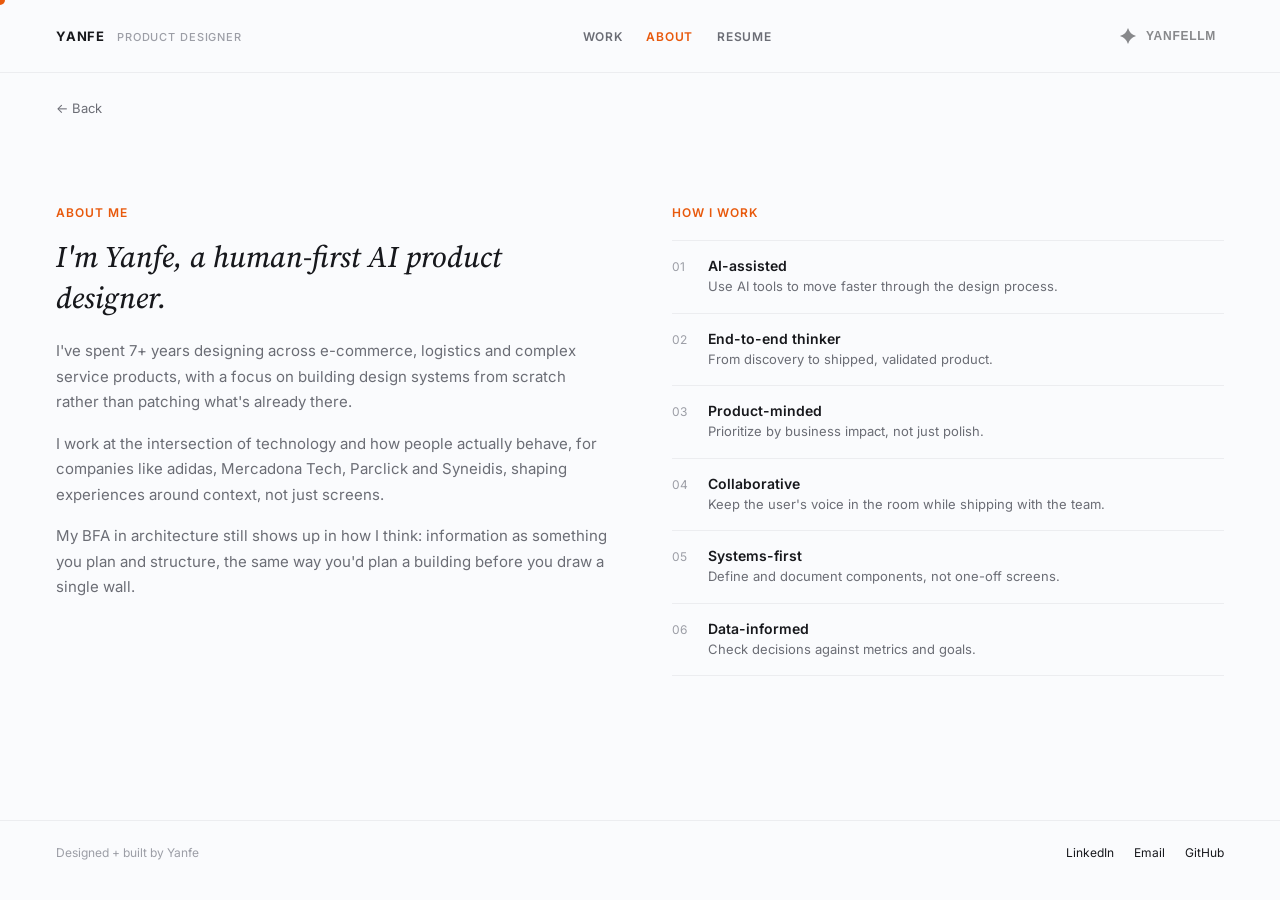
==== about.html @ d0d9a615 "Move site files to the repository root for GitHub Pages. Co-authored-by: Cursor <cursoragent@cursor." ====
<!doctype html>
<html lang="en">
<head>
<meta charset="utf-8">
<meta name="viewport" content="width=device-width, initial-scale=1">
<title>About — Yanfe</title>
<meta name="color-scheme" content="light">
<meta name="theme-color" content="#FAFBFD">
<link rel="icon" href="favicon.svg" type="image/svg+xml">
<link rel="preconnect" href="https://fonts.googleapis.com">
<link rel="preconnect" href="https://fonts.gstatic.com" crossorigin>
<link href="https://fonts.googleapis.com/css2?family=Source+Serif+4:ital,opsz,wght@0,8..60,500;1,8..60,500&family=Inter:wght@400;500;600;700&display=swap" rel="stylesheet">
<link rel="stylesheet" href="styles.css">
</head>
<body>
<div class="cursor-dot" id="cursorDot"></div>
<button class="chat-fab" aria-label="Ask YanfeLLM" data-chat-toggle>
  <svg width="20" height="20" viewBox="0 0 24 24" fill="#fff"><path d="M12 0 L14.5 9.5 L24 12 L14.5 14.5 L12 24 L9.5 14.5 L0 12 L9.5 9.5 Z"/></svg>
</button>

<!-- YANFELLM CHAT PANEL -->
<div class="chat-panel" id="chatPanel">
  <div class="chat-header">
    <div class="chat-header-left">
      <span class="chat-title">YANFELLM</span>
      <span class="chat-info">i</span>
      <div class="chat-tooltip">YanfeLLM is an AI chatbot. May contain mistakes. Responses aren't stored anywhere.</div>
    </div>
    <button class="chat-close" id="chatClose" aria-label="Close">✕</button>
  </div>
  <div class="chat-body" id="chatBody">
    <p class="chat-prompt-title">What would you like to know?</p>
    <button class="chat-suggestion" data-q="What's your favorite project and why?">↳ What's your favorite project and why?</button>
    <button class="chat-suggestion" data-q="How do you approach product design?">↳ How do you approach product design?</button>
    <button class="chat-suggestion" data-q="What's your background before adidas?">↳ What's your background before adidas?</button>
  </div>
  <div class="chat-footer">
    <input class="chat-input" id="chatInput" type="text" placeholder="Ask about Yanfe...">
    <button class="chat-send" id="chatSend" aria-label="Send">↑</button>
  </div>
</div>

<div class="page" id="page-about">

  <div class="nav">
    <div class="nav-brand">
      <a href="index.html" class="nav-name">YANFE</a>
      <span class="nav-role">PRODUCT DESIGNER</span>
    </div>
    <div class="nav-links">
      <a href="index.html#work">WORK</a>
      <a href="about.html" class="active">ABOUT</a>
      <a href="#">RESUME</a>
    </div>
    <button class="chat-toggle" aria-label="Ask YanfeLLM" data-chat-toggle><svg class="chat-toggle-icon" width="16" height="16" viewBox="0 0 30 30" fill="none" xmlns="http://www.w3.org/2000/svg"><path d="M14.5231 29.2759C12.6685 22.5706 7.42938 17.3315 0.724097 15.4769C0.240255 15.3431 0.240255 14.657 0.724097 14.5231C7.42938 12.6685 12.6685 7.42939 14.5231 0.724099C14.6569 0.240257 15.343 0.240257 15.4769 0.724099C17.3315 7.42939 22.5706 12.6685 29.2759 14.5231C29.7597 14.657 29.7597 15.343 29.2759 15.4769C22.5706 17.3315 17.3315 22.5706 15.4769 29.2759C15.343 29.7597 14.657 29.7597 14.5231 29.2759Z" fill="currentColor"/></svg><span class="chat-toggle-label">YANFELLM</span></button>
  </div>

  <div style="padding: 24px 56px 0 56px;">
    <a href="index.html#work" style="font-size: 13px; color: var(--muted);">← Back</a>
  </div>

  <div class="about-grid">
    <div class="about-bio">
      <div class="p-eyebrow">ABOUT ME</div>
      <h2 class="about-heading">I'm Yanfe, a human-first AI product designer.</h2>
      <p>I've spent 7+ years designing across e-commerce, logistics and complex service products, with a focus on building design systems from scratch rather than patching what's already there.</p>
      <p>I work at the intersection of technology and how people actually behave, for companies like adidas, Mercadona Tech, Parclick and Syneidis, shaping experiences around context, not just screens.</p>
      <p>My BFA in architecture still shows up in how I think: information as something you plan and structure, the same way you'd plan a building before you draw a single wall.</p>
    </div>
    <div class="about-work">
      <div class="p-eyebrow">HOW I WORK</div>
      <div class="work-item"><span class="work-num">01</span><div><div class="work-title">AI-assisted</div><div class="work-desc">Use AI tools to move faster through the design process.</div></div></div>
      <div class="work-item"><span class="work-num">02</span><div><div class="work-title">End-to-end thinker</div><div class="work-desc">From discovery to shipped, validated product.</div></div></div>
      <div class="work-item"><span class="work-num">03</span><div><div class="work-title">Product-minded</div><div class="work-desc">Prioritize by business impact, not just polish.</div></div></div>
      <div class="work-item"><span class="work-num">04</span><div><div class="work-title">Collaborative</div><div class="work-desc">Keep the user's voice in the room while shipping with the team.</div></div></div>
      <div class="work-item"><span class="work-num">05</span><div><div class="work-title">Systems-first</div><div class="work-desc">Define and document components, not one-off screens.</div></div></div>
      <div class="work-item"><span class="work-num">06</span><div><div class="work-title">Data-informed</div><div class="work-desc">Check decisions against metrics and goals.</div></div></div>
    </div>
  </div>

  <div class="footer">
    <div class="footer-note">Designed + built by Yanfe</div>
    <div class="footer-links"><a href="#">LinkedIn</a><a href="#">Email</a><a href="#">GitHub</a></div>
  </div>
</div>

<script src="script.js"></script>
</body>
</html>
---- styles.css ----
html { color-scheme: light; background: #FAFBFD; }
:root {
  --bg: #FAFBFD;
  --fg: #17181C;
  --muted: #6B6D75;
  --faint: #9C9EA6;
  --line: #ECEDF0;
  --accent: #E8590C;
  --tile1a: #F2A65A;
  --tile1b: #E8598A;
  --tile2: #EDEEF2;
  --tile3: #E7E4F5;
  --tile4a: #5B6CE8;
  --tile4b: #8A5BE8;
  --tile5: #DCEFE6;
  --tile6a: #1E2330;
  --tile6b: #3A4258;
  --swatch: #EDEEF2;
}
* { box-sizing: border-box; }
html { height: 100%; }
body {
  margin: 0;
  font-family: 'Inter', sans-serif;
  background: var(--bg) !important;
  color: var(--fg);
  cursor: none;
  display: flex;
  height: 100dvh;
  overflow: hidden;
}
a, .tile, .experiment-card { cursor: none; }
a { color: var(--fg); text-decoration: none; }
a:hover { color: var(--accent); }
.page {
  flex: 1 1 0%;
  min-width: 0;
  min-height: 0;
  height: 100%;
  overflow-y: auto;
  display: flex;
  flex-direction: column;
  order: 1;
  container-type: inline-size;
  container-name: page;
}

.cursor-dot {
  position: fixed;
  top: 0; left: 0;
  width: 10px; height: 10px;
  border-radius: 50%;
  background: var(--accent);
  pointer-events: none;
  transform: translate(-50%, -50%);
  z-index: 9999;
  transition: width 0.15s ease, height 0.15s ease, opacity 0.15s ease;
}
.cursor-dot.hover { width: 18px; height: 18px; }
@media (hover: none) {
  .cursor-dot { display: none; }
  body, a, .tile, .experiment-card { cursor: auto; }
}

.resize-hint {
  position: fixed; bottom: 16px; left: 50%; transform: translateX(-50%);
  background: var(--fg); color: var(--bg); font-size: 12px; padding: 8px 14px;
  border-radius: 999px; opacity: 0.85; pointer-events: none; z-index: 10;
}

/* NAV (shared) */
.nav { display: flex; align-items: center; justify-content: space-between; gap: 16px; padding: 20px 56px; border-bottom: 1px solid var(--line); }
.nav-brand { display: flex; align-items: baseline; gap: 12px; flex-wrap: wrap; }
.nav-name { font-size: 13px; font-weight: 700; letter-spacing: 0.06em; color: var(--fg); }
.nav-role { font-size: 11px; font-weight: 500; letter-spacing: 0.08em; color: var(--faint); }
.nav-links { display: flex; gap: 24px; font-size: 12px; font-weight: 600; letter-spacing: 0.06em; overflow-x: auto; scrollbar-width: none; }
.nav-links::-webkit-scrollbar { display: none; }
.nav-links a { white-space: nowrap; }
.nav-links a.active { color: var(--accent); }
.nav-links a:not(.active) { color: var(--muted); }

/* ===== HOME ===== */
.hero-row { padding: 120px 56px 96px 56px; display: flex; justify-content: space-between; gap: 40px; flex-wrap: wrap; }
h1 { margin: 0; font-family: 'Source Serif 4', serif; font-weight: 500; color: var(--fg); }
h1.hero { max-width: 560px; font-size: 46px; line-height: 1.25; }
h1 em { font-style: italic; }
.experience { display: grid; grid-template-columns: 44px auto 1fr; column-gap: 20px; row-gap: 10px; align-content: start; font-size: 13px; padding-top: 6px; min-width: 0; }
.experience .year { color: var(--faint); }
.experience .company { font-weight: 600; }
.experience .role { color: var(--muted); }

.projects { padding: 0 56px; display: grid; grid-template-columns: 1fr 1fr; gap: 24px; }
.tile { display: flex; align-items: flex-end; padding: 32px; height: auto; aspect-ratio: 16 / 10; min-height: 320px; cursor: pointer; }
.tile-title { font-size: 26px; font-weight: 700; }
.tile-meta { font-size: 13px; margin-top: 4px; }
.tile-dark .tile-title { color: #fff; } .tile-dark .tile-meta { color: rgba(255,255,255,0.8); }
.tile-light .tile-title { color: var(--fg); } .tile-light .tile-meta { color: var(--muted); }
.tile1 { background: linear-gradient(135deg, var(--tile1a), var(--tile1b)); }
.tile2 { background: var(--tile2); }
.tile3 { background: var(--tile3); }
.tile4 { background: linear-gradient(135deg, var(--tile4a), var(--tile4b)); }
.tile5 { background: var(--tile5); }
.tile6 { background: linear-gradient(135deg, var(--tile6a), var(--tile6b)); }

.experiments-header { padding: 96px 56px 56px 56px; max-width: 640px; }
.experiments-header h1 { font-size: 38px; line-height: 1.3; }
.experiments-header p { margin: 16px 0 0 0; font-size: 15px; line-height: 1.6; color: var(--muted); }
.experiments-grid { padding: 0 56px; display: grid; grid-template-columns: 1fr 1fr 1fr; gap: 20px; }
.experiment-card { display: block; padding: 24px; border: 1px solid var(--line); }
.experiment-card .title { font-size: 15px; font-weight: 600; color: var(--fg); }
.experiment-card .meta { font-size: 12px; color: var(--muted); margin-top: 6px; }

.about { padding: 88px 56px 56px 56px; max-width: 640px; }
.about p { margin: 0; font-size: 15px; line-height: 1.7; color: var(--muted); }

.about-grid { padding: 88px 56px 96px 56px; display: grid; grid-template-columns: 1fr 1fr; gap: 64px; align-items: start; }
.about-heading { font-family: 'Source Serif 4', serif; font-weight: 500; font-style: italic; font-size: 30px; margin: 12px 0 20px 0; color: var(--fg); }
.about-bio p { margin: 0 0 16px 0; font-size: 15px; line-height: 1.7; color: var(--muted); }
.about-bio p:last-child { margin-bottom: 0; }
.about-work { display: flex; flex-direction: column; }
.about-work .p-eyebrow { margin-bottom: 20px; }
.work-item { display: flex; gap: 16px; align-items: baseline; padding: 16px 0; border-top: 1px solid var(--line); }
.work-item:last-child { border-bottom: 1px solid var(--line); }
.work-num { font-size: 12px; color: var(--faint); flex-shrink: 0; width: 20px; }
.work-title { font-size: 14px; font-weight: 600; color: var(--fg); margin-bottom: 3px; }
.work-desc { font-size: 13px; color: var(--muted); line-height: 1.5; }

.footer { margin-top: auto; padding: 24px 56px 40px 56px; border-top: 1px solid var(--line); display: flex; align-items: center; justify-content: space-between; flex-wrap: wrap; gap: 12px; }
.footer-note { font-size: 12px; color: var(--faint); }
.footer-links { display: flex; gap: 20px; font-size: 12px; color: var(--muted); }

/* ===== PROJECT DETAIL ===== */
.project-body {
  display: grid;
  grid-template-columns: 1fr minmax(0, 768px) 1fr;
  column-gap: 32px;
  width: 100%;
  max-width: 1800px;
  margin: 0 auto;
  padding: 48px 56px 0;
  align-items: start;
}
.sidebar {
  position: sticky;
  top: 24px;
  width: auto;
  max-width: 240px;
  display: flex;
  flex-direction: column;
  align-items: flex-start;
  gap: 8px;
}
.sidebar .back {
  font-size: 13px;
  letter-spacing: 0.06em;
  text-transform: uppercase;
  color: var(--muted);
  margin-bottom: 16px;
}
.sidebar .section-link {
  font-size: 15px;
  line-height: 1.5;
  color: var(--faint);
  background: none;
  border: none;
  padding: 0;
  text-align: left;
}
.sidebar .section-link.active { color: var(--fg); font-weight: 500; }

.project-content {
  min-width: 0;
  padding-bottom: 96px;
  display: flex;
  flex-direction: column;
  gap: 96px;
}
.project-intro { display: flex; flex-direction: column; gap: 24px; }
.project-eyebrow {
  font-size: 13px;
  letter-spacing: 0.04em;
  text-transform: uppercase;
  color: var(--faint);
  margin: 0;
}
.project-title {
  font-family: 'Source Serif 4', serif;
  font-weight: 500;
  font-size: clamp(36px, 4.2vw, 56px);
  line-height: 1.1;
  letter-spacing: -0.02em;
  margin: 0;
}
.hero-image {
  width: 100%;
  height: auto;
  aspect-ratio: 16 / 9;
  background: linear-gradient(135deg, var(--tile1a), var(--tile1b));
  display: flex;
  align-items: center;
  justify-content: center;
  color: rgba(255,255,255,0.85);
  font-size: 15px;
}
.hero-image.hero-adirun { background: var(--tile5); color: var(--muted); }
.hero-image.hero-orders,
.hero-image.hero-ds { background: linear-gradient(135deg, var(--tile4a), var(--tile4b)); }
.meta-row {
  display: grid;
  grid-template-columns: repeat(4, minmax(0, 1fr));
  gap: 32px 48px;
}
.meta-row .label {
  font-size: 12px;
  letter-spacing: 0.06em;
  text-transform: uppercase;
  color: var(--faint);
  margin-bottom: 8px;
}
.meta-row .value { font-size: 14px; line-height: 1.5; color: var(--fg); }

.p-section { padding-bottom: 0; scroll-margin-top: 32px; }
.p-eyebrow { font-size: 12px; font-weight: 600; letter-spacing: 0.08em; color: var(--accent); margin-bottom: 16px; }
.project-content .p-eyebrow {
  font-size: 13px;
  font-weight: 500;
  letter-spacing: 0.04em;
  text-transform: uppercase;
  color: var(--faint);
  margin-bottom: 8px;
}
.p-section h2 {
  font-family: 'Source Serif 4', serif;
  font-weight: 500;
  font-size: clamp(24px, 2.4vw, 32px);
  line-height: 1.2;
  letter-spacing: -0.02em;
  margin: 0 0 16px 0;
  color: var(--fg);
}
.p-section p { margin: 0 0 16px 0; font-size: 15px; line-height: 1.7; color: var(--muted); }
.p-section p:last-child { margin-bottom: 0; }
.project-content code {
  font-family: ui-monospace, SFMono-Regular, Menlo, monospace;
  font-size: 12.5px;
  background: var(--swatch);
  padding: 1px 5px;
  color: var(--fg);
}
.placeholder-block { height: auto; aspect-ratio: 16 / 10; background: var(--swatch); display: flex; align-items: center; justify-content: center; font-size: 13px; color: var(--faint); margin-top: 24px; }

.p-figure {
  margin: 24px 0;
  padding: 0;
  background: #fff;
  border: 1px solid var(--line);
  overflow-x: auto;
}
.p-section .p-figure:last-child {
  margin-bottom: 0;
}

.prototype-embed {
  margin: 24px 0 0;
  display: flex;
  justify-content: center;
  background: #eae7e0;
  border: 1px solid var(--line);
  padding: 28px 16px 20px;
}
.prototype-embed iframe {
  width: 380px;
  max-width: 100%;
  height: 800px;
  border: 0;
  background: transparent;
}
.p-figure img,
.p-figure-video {
  display: block;
  width: 100%;
  height: auto;
}
.p-figure-video {
  background: #fff;
}

.token-panel {
  margin: 24px 0;
  background: #2c2c2c;
  border: 1px solid #3d3d3d;
  color: #f5f5f5;
  overflow: hidden;
}
.token-panel-title {
  margin: 0;
  padding: 14px 16px 10px;
  font-size: 13px;
  font-weight: 600;
}
.token-panel-scroll {
  overflow-x: auto;
}
.token-table {
  width: 100%;
  min-width: 720px;
  border-collapse: collapse;
  font-size: 11px;
  line-height: 1.3;
}
.token-table th,
.token-table td {
  padding: 7px 10px;
  text-align: left;
  border-top: 1px solid #3d3d3d;
  white-space: nowrap;
  vertical-align: middle;
}
.token-table th {
  font-size: 11px;
  font-weight: 500;
  color: #b3b3b3;
}
.token-table td:first-child {
  font-family: ui-monospace, SFMono-Regular, Menlo, monospace;
  font-size: 11.5px;
  color: #ececec;
}
.token-chip {
  display: inline-flex;
  align-items: center;
  gap: 8px;
  font-family: ui-monospace, SFMono-Regular, Menlo, monospace;
  font-size: 11px;
  color: #d8d8d8;
}
.token-chip i {
  width: 14px;
  height: 14px;
  border-radius: 3px;
  border: 1px solid rgba(255,255,255,0.18);
  flex-shrink: 0;
  display: inline-block;
}
.token-chip em {
  font-style: normal;
  font-size: 10px;
  color: #9a9a9a;
}

.p-quote {
  font-family: 'Source Serif 4', serif;
  font-style: italic;
  font-size: 22px;
  line-height: 1.4;
  color: var(--fg);
  margin: 12px 0 16px;
}

.signal-row {
  display: grid;
  grid-template-columns: repeat(4, minmax(0, 1fr));
  gap: 12px;
  margin: 8px 0 24px;
}
.signal {
  padding: 14px 12px;
  border: 1px solid var(--line);
  font-size: 13px;
  font-weight: 600;
  line-height: 1.35;
  color: var(--fg);
}

.cap-list {
  display: grid;
  grid-template-columns: 1fr 1fr;
  gap: 20px 32px;
  margin: 8px 0 24px;
}
.cap-title { font-size: 15px; font-weight: 600; margin-bottom: 4px; color: var(--fg); }
.cap-desc { font-size: 14px; line-height: 1.5; color: var(--muted); }

.process-row {
  display: flex;
  flex-wrap: wrap;
  align-items: center;
  gap: 8px 6px;
  margin: 8px 0 24px;
}
.process-step {
  padding: 12px 14px;
  border: 1px solid var(--line);
  font-size: 13px;
  font-weight: 600;
  color: var(--fg);
  line-height: 1.3;
}
.process-arrow { color: var(--faint); font-size: 14px; }

.p-list {
  margin: 0 0 16px 0;
  padding: 0 0 0 20px;
  color: var(--muted);
  font-size: 15px;
  line-height: 1.7;
}
.p-list li { margin: 0 0 6px 0; }
.p-list li:last-child { margin-bottom: 0; }

.stat-row {
  display: grid;
  grid-template-columns: repeat(3, minmax(0, 1fr));
  gap: 12px;
  margin: 8px 0 24px;
}
.stat {
  padding: 16px 14px;
  border: 1px solid var(--line);
}
.stat-num {
  font-family: 'Source Serif 4', serif;
  font-size: 28px;
  font-weight: 500;
  letter-spacing: -0.02em;
  color: var(--fg);
  margin-bottom: 4px;
}
.stat-label { font-size: 13px; color: var(--muted); }

.flows-grid { display: grid; grid-template-columns: 1fr 1fr; gap: 24px; }
.flow-card .placeholder-block { aspect-ratio: 16 / 10; height: auto; margin-top: 0; margin-bottom: 16px; }
.flow-title { font-size: 16px; font-weight: 600; margin-bottom: 6px; }
.flow-desc { font-size: 14px; color: var(--muted); line-height: 1.5; }

.reflection-list { display: flex; flex-direction: column; gap: 28px; }
.reflection-item .r-title { font-size: 18px; font-weight: 600; margin-bottom: 6px; }
.reflection-item .r-desc { font-size: 15px; line-height: 1.6; color: var(--muted); }

/* ===== RESPONSIVE ===== */
@media (max-width: 900px) {
  .nav, .hero-row, .projects, .about, .about-grid, .footer, .experiments-header, .experiments-grid, .project-body { padding-left: 32px; padding-right: 32px; }
  .hero-row { padding-top: 88px; padding-bottom: 64px; }
  h1.hero { font-size: 38px; }
  .projects { grid-template-columns: 1fr 1fr; gap: 16px; }
  .experiments-grid { grid-template-columns: 1fr 1fr; }
  .tile { min-height: 240px; padding: 24px; }
  .tile-title { font-size: 22px; }

  .project-body { grid-template-columns: 1fr; row-gap: 0; padding-top: 24px; }
  .sidebar { display: none; }
  .project-content { gap: 64px; padding-bottom: 72px; }
  .meta-row { grid-template-columns: 1fr 1fr; gap: 24px; }
}

@media (max-width: 600px) {
  .nav, .hero-row, .projects, .about, .footer, .experiments-header, .experiments-grid { padding-left: 20px; padding-right: 20px; }
  .nav { padding-top: 16px; padding-bottom: 16px; gap: 12px; }
  .nav-brand { gap: 8px; }
  .nav-role { display: none; }
  .nav-links { gap: 18px; }
  .hero-row { padding-top: 56px; padding-bottom: 48px; flex-direction: column; gap: 32px; }
  h1.hero { font-size: 30px; line-height: 1.3; max-width: 100%; }
  .experience { grid-template-columns: 56px 1fr; row-gap: 4px; }
  .experience .role { grid-column: 2; font-size: 12px; margin-top: -4px; margin-bottom: 8px; }
  .projects { grid-template-columns: 1fr; gap: 14px; }
  .tile { min-height: 220px; padding: 20px; }
  .tile-title { font-size: 22px; }
  .about { padding-top: 56px; padding-bottom: 40px; }
  .about-grid { padding: 56px 20px 64px 20px; grid-template-columns: 1fr; gap: 40px; }
  .about-heading { font-size: 24px; }
  .experiments-header { padding-top: 56px; padding-bottom: 40px; }
  .experiments-header h1 { font-size: 28px; }
  .experiments-grid { grid-template-columns: 1fr; gap: 14px; }
  .footer { padding-top: 20px; padding-bottom: 28px; flex-direction: column; align-items: flex-start; }
  .footer-links { gap: 16px; }

  /* Project detail: sidebar collapses on mobile */
  .project-body { grid-template-columns: 1fr; padding: 20px 20px 0; }
  .sidebar { display: none; }
  .section-pills { display: none; }
  .project-content { padding-top: 8px; gap: 48px; padding-bottom: 56px; }
  .project-intro { gap: 20px; }
  .meta-row { grid-template-columns: 1fr; gap: 16px; }
  .p-quote { font-size: 20px; }
  .flows-grid { grid-template-columns: 1fr; gap: 24px; }
  .signal-row { grid-template-columns: 1fr 1fr; }
  .cap-list { grid-template-columns: 1fr; }
  .process-arrow { display: none; }
  .process-row { display: grid; grid-template-columns: 1fr; }
  .stat-row { grid-template-columns: 1fr; }
}

/* Orange hover on all interactive text — !important because several
   elements set their own color and would otherwise win over a plain a:hover */
.nav-links a:hover,
.experience a.company:hover,
.experiment-card:hover .title,
.experiment-card:hover .meta,
.footer-links a:hover,
.sidebar .back:hover,
.sidebar .section-link:hover,
.section-pills a:hover {
  color: var(--accent) !important;
}

/* ===== YANFELLM CHAT ===== */
.chat-toggle {
  background: none;
  border: none;
  padding: 8px;
  display: flex;
  align-items: center;
  justify-content: center;
  flex-shrink: 0;
  height: 32px;
  border-radius: 999px;
  opacity: 0.5;
  color: var(--fg);
  transition: opacity 0.2s ease, background-color 0.2s ease;
}
.chat-toggle-icon {
  width: 16px;
  height: 16px;
  flex-shrink: 0;
  fill: currentColor;
  transition: fill 0.2s ease;
}
.chat-toggle-label {
  font-size: 12px;
  font-weight: 600;
  letter-spacing: 0.06em;
  color: inherit;
  padding-left: 10px;
  max-width: 110px;
  overflow: hidden;
  white-space: nowrap;
  transition: max-width 0.2s ease, opacity 0.2s ease, padding 0.2s ease;
}
.chat-toggle:hover {
  opacity: 1;
  color: var(--accent);
}
body.chat-open .chat-toggle {
  opacity: 1;
  background: color-mix(in srgb, var(--accent) 8%, transparent);
  color: var(--accent);
}
body.chat-open .chat-toggle-label {
  max-width: 0;
  opacity: 0;
  padding-left: 0;
}
.chat-fab {
  display: none;
  position: fixed; bottom: 20px; right: 20px; z-index: 50;
  width: 52px; height: 52px; border-radius: 50%; background: var(--accent);
  border: none; align-items: center; justify-content: center;
  box-shadow: 0 4px 14px rgba(0,0,0,0.18);
}
@media (max-width: 600px) {
  .chat-toggle { display: none; }
  .chat-fab { display: flex; }
}
.chat-panel {
  order: 2;
  position: relative;
  height: 100%;
  width: 0;
  flex-shrink: 0;
  overflow: hidden;
  background: var(--bg);
  border-left: 0 solid var(--line);
  z-index: 100;
  display: flex;
  flex-direction: column;
  transition: width 0.25s ease;
}
.chat-panel.open {
  width: 380px;
  border-left-width: 1px;
}
.chat-panel > * { min-width: 380px; }
.chat-header {
  display: flex; align-items: center; justify-content: space-between;
  padding: 20px 20px; border-bottom: 1px solid var(--line);
}
.chat-header-left { display: flex; align-items: center; gap: 8px; position: relative; }
.chat-title { font-size: 13px; font-weight: 700; letter-spacing: 0.06em; }
.chat-info { width: 15px; height: 15px; border-radius: 50%; border: 1px solid var(--faint); color: var(--faint);
  font-size: 10px; display: flex; align-items: center; justify-content: center; cursor: help; }
.chat-tooltip {
  position: absolute; top: 26px; left: 0; width: 240px; background: var(--bg); border: 1px solid var(--line);
  padding: 12px; font-size: 12px; line-height: 1.5; color: var(--muted); display: none; z-index: 5;
}
.chat-info:hover + .chat-tooltip, .chat-tooltip:hover { display: block; }
.chat-close { background: none; border: none; font-size: 16px; color: var(--muted); padding: 4px; }
.chat-body { flex-grow: 1; overflow-y: auto; padding: 24px 20px; display: flex; flex-direction: column; gap: 16px; }
.chat-prompt-title { font-family: 'Source Serif 4', serif; font-weight: 500; font-size: 22px; margin: 0 0 16px 0; }
.chat-suggestion {
  display: flex; align-items: flex-start; gap: 8px; font-size: 14px; color: var(--muted);
  background: none; border: none; text-align: left; padding: 6px 0; cursor: none;
}
.chat-suggestion:hover { color: var(--fg); }
.chat-msg { font-size: 14px; line-height: 1.6; }
.chat-msg.user { align-self: flex-end; background: var(--fg); color: var(--bg); padding: 10px 14px; max-width: 85%; }
.chat-msg.assistant { align-self: flex-start; color: var(--fg); max-width: 100%; white-space: pre-wrap; }
.chat-msg.thinking { color: var(--faint); font-style: italic; }
.chat-footer { padding: 16px 20px; border-top: 1px solid var(--line); display: flex; gap: 8px; }
.chat-input {
  flex-grow: 1; border: 1px solid var(--line); padding: 10px 12px; font-size: 14px; font-family: inherit;
  background: var(--bg); color: var(--fg);
}
.chat-input:focus { outline: none; border-color: var(--fg); }
.chat-send {
  background: var(--fg); color: var(--bg); border: none; width: 36px; height: 36px;
  display: flex; align-items: center; justify-content: center; flex-shrink: 0; cursor: none;
}
.chat-send:disabled { opacity: 0.4; }
@media (max-width: 600px) {
  .chat-panel {
    position: fixed;
    top: 0;
    right: 0;
    width: 100%;
    max-width: 100%;
    height: 100%;
    border-left: none;
    transform: translateX(100%);
    transition: transform 0.25s ease;
  }
  .chat-panel.open {
    transform: translateX(0);
    width: 100%;
  }
  .chat-panel > * { min-width: 0; }
}

@container page (max-width: 900px) {
  .hero-row { flex-direction: column; gap: 32px; }
  .projects { grid-template-columns: 1fr; }
  .about-grid { grid-template-columns: 1fr; gap: 40px; }
  .project-body { grid-template-columns: 1fr; }
  .sidebar { display: none; }
  .meta-row { grid-template-columns: 1fr 1fr; }
}

html { scroll-behavior: smooth; }
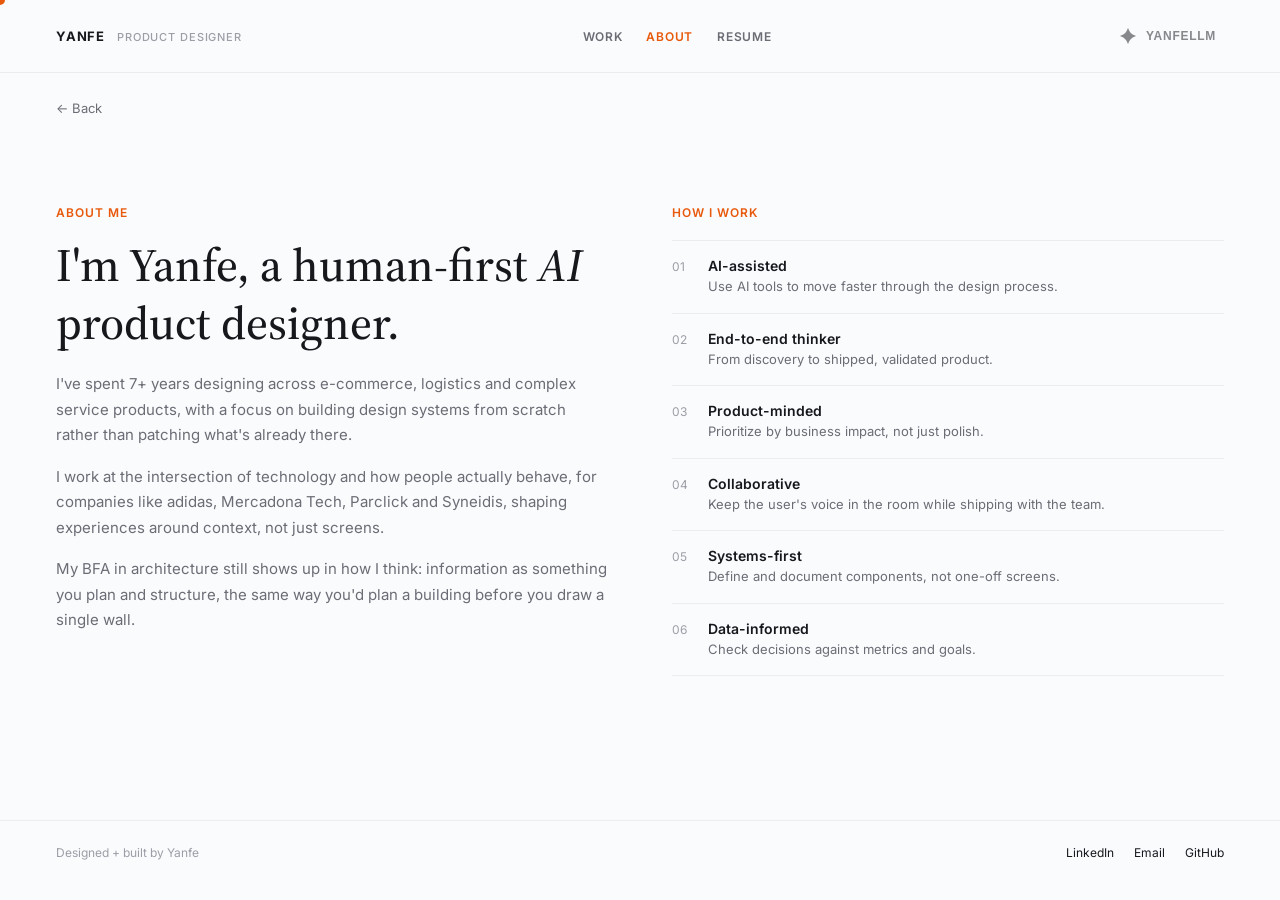
==== commit 72b75e61: "Match the About heading type to the homepage hero. Co-authored-by: Cursor <cursoragent@cursor.com>" ====
--- a/about.html
+++ b/about.html
@@ -10,7 +10,7 @@
 <link rel="preconnect" href="https://fonts.googleapis.com">
 <link rel="preconnect" href="https://fonts.gstatic.com" crossorigin>
 <link href="https://fonts.googleapis.com/css2?family=Source+Serif+4:ital,opsz,wght@0,8..60,500;1,8..60,500&family=Inter:wght@400;500;600;700&display=swap" rel="stylesheet">
-<link rel="stylesheet" href="styles.css">
+<link rel="stylesheet" href="styles.css?v=7">
 </head>
 <body>
 <div class="cursor-dot" id="cursorDot"></div>
@@ -62,7 +62,7 @@
   <div class="about-grid">
     <div class="about-bio">
       <div class="p-eyebrow">ABOUT ME</div>
-      <h2 class="about-heading">I'm Yanfe, a human-first AI product designer.</h2>
+      <h2 class="about-heading">I'm Yanfe, a human-first <em>AI</em> product designer.</h2>
       <p>I've spent 7+ years designing across e-commerce, logistics and complex service products, with a focus on building design systems from scratch rather than patching what's already there.</p>
       <p>I work at the intersection of technology and how people actually behave, for companies like adidas, Mercadona Tech, Parclick and Syneidis, shaping experiences around context, not just screens.</p>
       <p>My BFA in architecture still shows up in how I think: information as something you plan and structure, the same way you'd plan a building before you draw a single wall.</p>
--- a/styles.css
+++ b/styles.css
@@ -114,7 +114,8 @@
 .about p { margin: 0; font-size: 15px; line-height: 1.7; color: var(--muted); }
 
 .about-grid { padding: 88px 56px 96px 56px; display: grid; grid-template-columns: 1fr 1fr; gap: 64px; align-items: start; }
-.about-heading { font-family: 'Source Serif 4', serif; font-weight: 500; font-style: italic; font-size: 30px; margin: 12px 0 20px 0; color: var(--fg); }
+.about-heading { font-family: 'Source Serif 4', serif; font-weight: 500; font-style: normal; font-size: 46px; line-height: 1.25; margin: 12px 0 20px 0; color: var(--fg); }
+.about-heading em { font-style: italic; }
 .about-bio p { margin: 0 0 16px 0; font-size: 15px; line-height: 1.7; color: var(--muted); }
 .about-bio p:last-child { margin-bottom: 0; }
 .about-work { display: flex; flex-direction: column; }
@@ -442,6 +443,7 @@
   .nav, .hero-row, .projects, .about, .about-grid, .footer, .experiments-header, .experiments-grid, .project-body { padding-left: 32px; padding-right: 32px; }
   .hero-row { padding-top: 88px; padding-bottom: 64px; }
   h1.hero { font-size: 38px; }
+  .about-heading { font-size: 38px; }
   .projects { grid-template-columns: 1fr 1fr; gap: 16px; }
   .experiments-grid { grid-template-columns: 1fr 1fr; }
   .tile { min-height: 240px; padding: 24px; }
@@ -461,6 +463,7 @@
   .nav-links { gap: 18px; }
   .hero-row { padding-top: 56px; padding-bottom: 48px; flex-direction: column; gap: 32px; }
   h1.hero { font-size: 30px; line-height: 1.3; max-width: 100%; }
+  .about-heading { font-size: 30px; line-height: 1.3; }
   .experience { grid-template-columns: 56px 1fr; row-gap: 4px; }
   .experience .role { grid-column: 2; font-size: 12px; margin-top: -4px; margin-bottom: 8px; }
   .projects { grid-template-columns: 1fr; gap: 14px; }
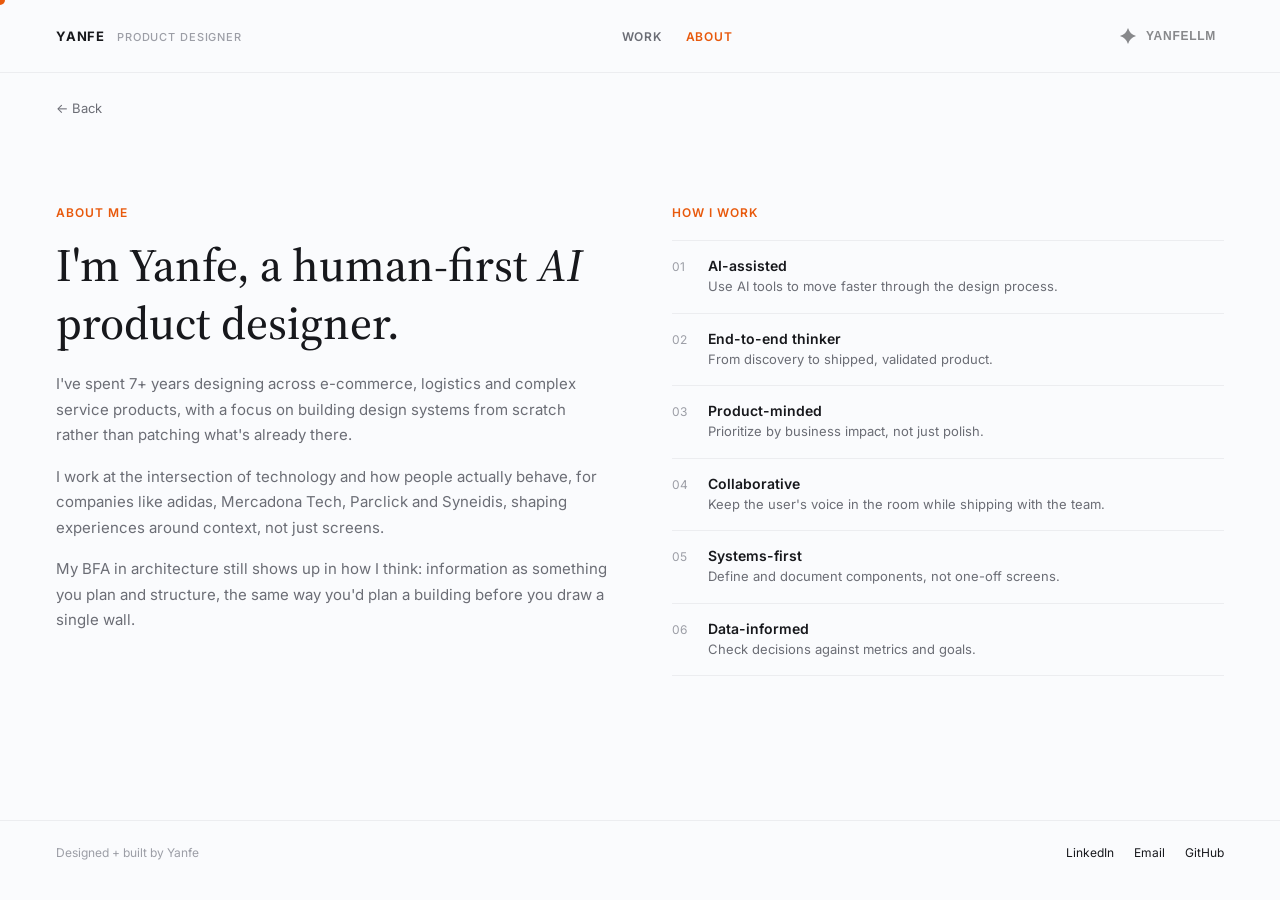
==== commit 62d6fad8: "Remove "RESUME" link from navigation across multiple HTML files and update role and skills descripti" ====
--- a/about.html
+++ b/about.html
@@ -50,7 +50,6 @@
     <div class="nav-links">
       <a href="index.html#work">WORK</a>
       <a href="about.html" class="active">ABOUT</a>
-      <a href="#">RESUME</a>
     </div>
     <button class="chat-toggle" aria-label="Ask YanfeLLM" data-chat-toggle><svg class="chat-toggle-icon" width="16" height="16" viewBox="0 0 30 30" fill="none" xmlns="http://www.w3.org/2000/svg"><path d="M14.5231 29.2759C12.6685 22.5706 7.42938 17.3315 0.724097 15.4769C0.240255 15.3431 0.240255 14.657 0.724097 14.5231C7.42938 12.6685 12.6685 7.42939 14.5231 0.724099C14.6569 0.240257 15.343 0.240257 15.4769 0.724099C17.3315 7.42939 22.5706 12.6685 29.2759 14.5231C29.7597 14.657 29.7597 15.343 29.2759 15.4769C22.5706 17.3315 17.3315 22.5706 15.4769 29.2759C15.343 29.7597 14.657 29.7597 14.5231 29.2759Z" fill="currentColor"/></svg><span class="chat-toggle-label">YANFELLM</span></button>
   </div>
@@ -80,7 +79,7 @@
 
   <div class="footer">
     <div class="footer-note">Designed + built by Yanfe</div>
-    <div class="footer-links"><a href="#">LinkedIn</a><a href="#">Email</a><a href="#">GitHub</a></div>
+    <div class="footer-links"><a href="https://www.linkedin.com/in/yanfepedroza" target="_blank" rel="noopener noreferrer">LinkedIn</a><a href="mailto:yanfepedroza@gmail.com">Email</a><a href="https://github.com/Yanfep" target="_blank" rel="noopener noreferrer">GitHub</a></div>
   </div>
 </div>
 
--- a/styles.css
+++ b/styles.css
@@ -98,8 +98,31 @@
 .tile1 { background: linear-gradient(135deg, var(--tile1a), var(--tile1b)); }
 .tile2 { background: var(--tile2); }
 .tile3 { background: var(--tile3); }
-.tile4 { background: linear-gradient(135deg, var(--tile4a), var(--tile4b)); }
-.tile5 { background: var(--tile5); }
+.tile4 { background: #dadacc; }
+.tile-ds { position: relative; overflow: hidden; }
+.tile-ds .cover-marks {
+  position: absolute;
+  left: 50%;
+  top: 42%;
+  transform: translate(-50%, -50%);
+  pointer-events: none;
+}
+.tile-ds .cover-marks img { height: 44px; }
+.tile-ds > div { position: relative; z-index: 1; }
+.tile5 { background: #d7f1e6; }
+.tile-adirun { position: relative; overflow: hidden; }
+.tile-adirun .tile-cover-icon {
+  position: absolute;
+  left: 50%;
+  top: 42%;
+  transform: translate(-50%, -50%);
+  width: 28%;
+  min-width: 96px;
+  max-width: 180px;
+  height: auto;
+  pointer-events: none;
+}
+.tile-adirun > div { position: relative; z-index: 1; }
 .tile6 { background: linear-gradient(135deg, var(--tile6a), var(--tile6b)); }
 
 .experiments-header { padding: 96px 56px 56px 56px; max-width: 640px; }
@@ -203,9 +226,34 @@
   color: rgba(255,255,255,0.85);
   font-size: 15px;
 }
-.hero-image.hero-adirun { background: var(--tile5); color: var(--muted); }
-.hero-image.hero-orders,
-.hero-image.hero-ds { background: linear-gradient(135deg, var(--tile4a), var(--tile4b)); }
+.hero-image.hero-adirun {
+  background: #d7f1e6;
+  color: transparent;
+  overflow: hidden;
+}
+.hero-image.hero-adirun img {
+  width: 24%;
+  min-width: 112px;
+  max-width: 220px;
+  height: auto;
+  display: block;
+}
+.hero-image.hero-orders { background: linear-gradient(135deg, var(--tile4a), var(--tile4b)); }
+.hero-image.hero-ds {
+  background: #dadacc;
+  color: transparent;
+  overflow: hidden;
+}
+.cover-marks {
+  display: flex;
+  align-items: center;
+  gap: 16px;
+}
+.cover-marks img {
+  display: block;
+  width: auto;
+  height: 56px;
+}
 .meta-row {
   display: grid;
   grid-template-columns: repeat(4, minmax(0, 1fr));
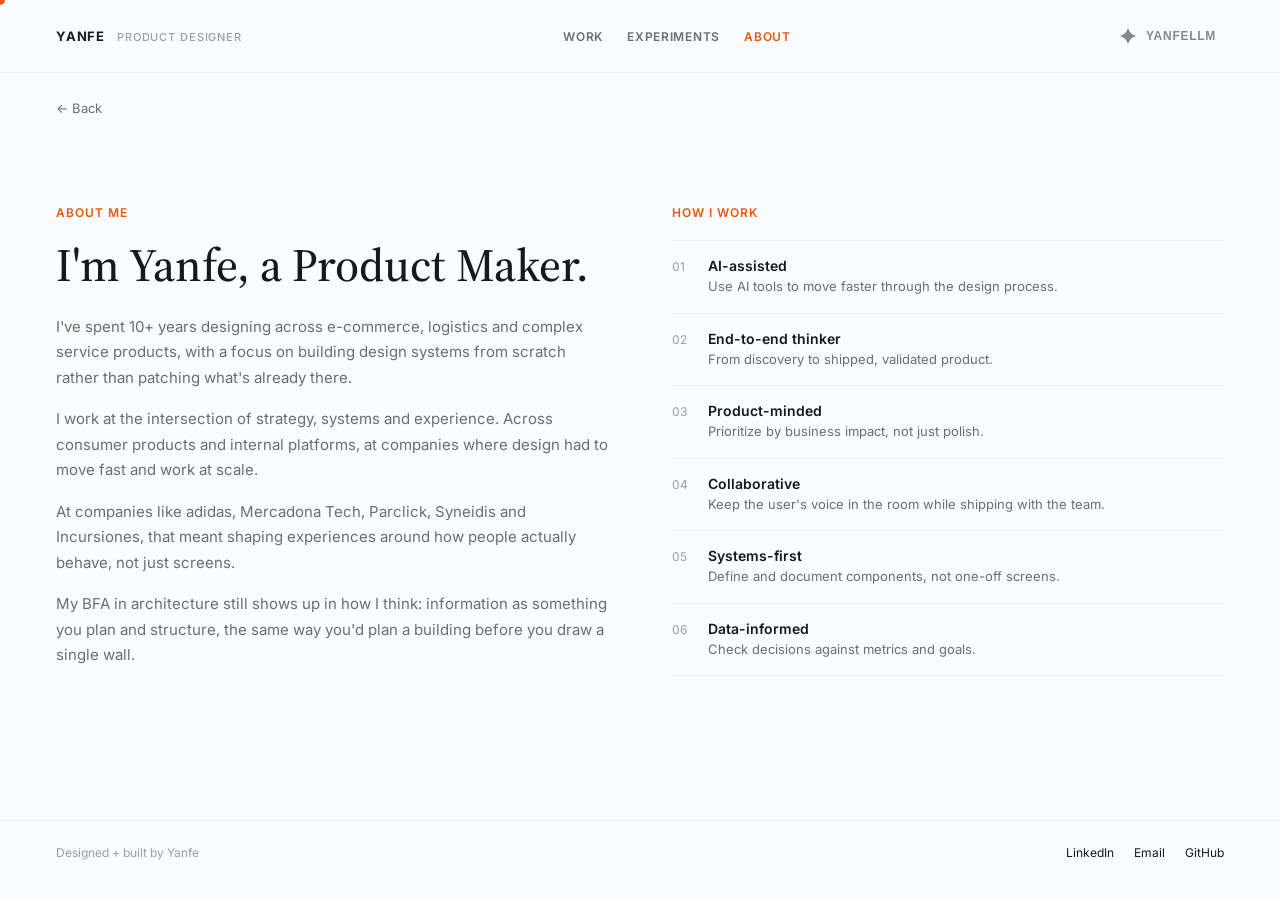
==== commit 9e2962e3: "Update about section and navigation links across multiple files. Revise personal description to refl" ====
--- a/about.html
+++ b/about.html
@@ -49,6 +49,7 @@
     </div>
     <div class="nav-links">
       <a href="index.html#work">WORK</a>
+      <a href="experiments.html">EXPERIMENTS</a>
       <a href="about.html" class="active">ABOUT</a>
     </div>
     <button class="chat-toggle" aria-label="Ask YanfeLLM" data-chat-toggle><svg class="chat-toggle-icon" width="16" height="16" viewBox="0 0 30 30" fill="none" xmlns="http://www.w3.org/2000/svg"><path d="M14.5231 29.2759C12.6685 22.5706 7.42938 17.3315 0.724097 15.4769C0.240255 15.3431 0.240255 14.657 0.724097 14.5231C7.42938 12.6685 12.6685 7.42939 14.5231 0.724099C14.6569 0.240257 15.343 0.240257 15.4769 0.724099C17.3315 7.42939 22.5706 12.6685 29.2759 14.5231C29.7597 14.657 29.7597 15.343 29.2759 15.4769C22.5706 17.3315 17.3315 22.5706 15.4769 29.2759C15.343 29.7597 14.657 29.7597 14.5231 29.2759Z" fill="currentColor"/></svg><span class="chat-toggle-label">YANFELLM</span></button>
@@ -61,9 +62,10 @@
   <div class="about-grid">
     <div class="about-bio">
       <div class="p-eyebrow">ABOUT ME</div>
-      <h2 class="about-heading">I'm Yanfe, a human-first <em>AI</em> product designer.</h2>
-      <p>I've spent 7+ years designing across e-commerce, logistics and complex service products, with a focus on building design systems from scratch rather than patching what's already there.</p>
-      <p>I work at the intersection of technology and how people actually behave, for companies like adidas, Mercadona Tech, Parclick and Syneidis, shaping experiences around context, not just screens.</p>
+      <h2 class="about-heading">I'm Yanfe, a Product Maker.</h2>
+      <p>I've spent 10+ years designing across e-commerce, logistics and complex service products, with a focus on building design systems from scratch rather than patching what's already there.</p>
+      <p>I work at the intersection of strategy, systems and experience. Across consumer products and internal platforms, at companies where design had to move fast and work at scale.</p>
+      <p>At companies like adidas, Mercadona Tech, Parclick, Syneidis and Incursiones, that meant shaping experiences around how people actually behave, not just screens.</p>
       <p>My BFA in architecture still shows up in how I think: information as something you plan and structure, the same way you'd plan a building before you draw a single wall.</p>
     </div>
     <div class="about-work">
--- a/styles.css
+++ b/styles.css
@@ -10,6 +10,7 @@
   --tile1b: #E8598A;
   --tile2: #EDEEF2;
   --tile3: #E7E4F5;
+  --tile-repeat: #F3E1D4;
   --tile4a: #5B6CE8;
   --tile4b: #8A5BE8;
   --tile5: #DCEFE6;
@@ -82,7 +83,9 @@
 /* ===== HOME ===== */
 .hero-row { padding: 120px 56px 96px 56px; display: flex; justify-content: space-between; gap: 40px; flex-wrap: wrap; }
 h1 { margin: 0; font-family: 'Source Serif 4', serif; font-weight: 500; color: var(--fg); }
+.hero-copy { max-width: 560px; min-width: 0; }
 h1.hero { max-width: 560px; font-size: 46px; line-height: 1.25; }
+.hero-note { margin: 16px 0 0 0; font-size: 15px; line-height: 1.6; color: var(--muted); }
 h1 em { font-style: italic; }
 .experience { display: grid; grid-template-columns: 44px auto 1fr; column-gap: 20px; row-gap: 10px; align-content: start; font-size: 13px; padding-top: 6px; min-width: 0; }
 .experience .year { color: var(--faint); }
@@ -91,13 +94,14 @@
 
 .projects { padding: 0 56px; display: grid; grid-template-columns: 1fr 1fr; gap: 24px; }
 .tile { display: flex; align-items: flex-end; padding: 32px; height: auto; aspect-ratio: 16 / 10; min-height: 320px; cursor: pointer; }
-.tile-title { font-size: 26px; font-weight: 700; }
+.tile-title { font-size: 22px; font-weight: 700; }
 .tile-meta { font-size: 13px; margin-top: 4px; }
 .tile-dark .tile-title { color: #fff; } .tile-dark .tile-meta { color: rgba(255,255,255,0.8); }
 .tile-light .tile-title { color: var(--fg); } .tile-light .tile-meta { color: var(--muted); }
 .tile1 { background: linear-gradient(135deg, var(--tile1a), var(--tile1b)); }
 .tile2 { background: var(--tile2); }
 .tile3 { background: var(--tile3); }
+.tile-repeat { background: var(--tile-repeat); }
 .tile4 { background: #dadacc; }
 .tile-ds { position: relative; overflow: hidden; }
 .tile-ds .cover-marks {
@@ -128,13 +132,14 @@
 .experiments-header { padding: 96px 56px 56px 56px; max-width: 640px; }
 .experiments-header h1 { font-size: 38px; line-height: 1.3; }
 .experiments-header p { margin: 16px 0 0 0; font-size: 15px; line-height: 1.6; color: var(--muted); }
-.experiments-grid { padding: 0 56px; display: grid; grid-template-columns: 1fr 1fr 1fr; gap: 20px; }
+.experiments-grid { padding: 0 56px 96px; display: grid; grid-template-columns: 1fr 1fr 1fr; gap: 20px; }
 .experiment-card { display: block; padding: 24px; border: 1px solid var(--line); }
 .experiment-card .title { font-size: 15px; font-weight: 600; color: var(--fg); }
 .experiment-card .meta { font-size: 12px; color: var(--muted); margin-top: 6px; }
 
 .about { padding: 88px 56px 56px 56px; max-width: 640px; }
 .about p { margin: 0; font-size: 15px; line-height: 1.7; color: var(--muted); }
+.about p + p { margin-top: 14px; }
 
 .about-grid { padding: 88px 56px 96px 56px; display: grid; grid-template-columns: 1fr 1fr; gap: 64px; align-items: start; }
 .about-heading { font-family: 'Source Serif 4', serif; font-weight: 500; font-style: normal; font-size: 46px; line-height: 1.25; margin: 12px 0 20px 0; color: var(--fg); }
@@ -238,7 +243,14 @@
   height: auto;
   display: block;
 }
-.hero-image.hero-orders { background: linear-gradient(135deg, var(--tile4a), var(--tile4b)); }
+.hero-image.hero-orders {
+  background: #E7E4F5;
+  color: transparent;
+}
+.hero-image.hero-repeat {
+  background: #F3E1D4;
+  color: transparent;
+}
 .hero-image.hero-ds {
   background: #dadacc;
   color: transparent;
@@ -495,7 +507,7 @@
   .projects { grid-template-columns: 1fr 1fr; gap: 16px; }
   .experiments-grid { grid-template-columns: 1fr 1fr; }
   .tile { min-height: 240px; padding: 24px; }
-  .tile-title { font-size: 22px; }
+  .tile-title { font-size: 20px; }
 
   .project-body { grid-template-columns: 1fr; row-gap: 0; padding-top: 24px; }
   .sidebar { display: none; }
@@ -516,7 +528,7 @@
   .experience .role { grid-column: 2; font-size: 12px; margin-top: -4px; margin-bottom: 8px; }
   .projects { grid-template-columns: 1fr; gap: 14px; }
   .tile { min-height: 220px; padding: 20px; }
-  .tile-title { font-size: 22px; }
+  .tile-title { font-size: 20px; }
   .about { padding-top: 56px; padding-bottom: 40px; }
   .about-grid { padding: 56px 20px 64px 20px; grid-template-columns: 1fr; gap: 40px; }
   .about-heading { font-size: 24px; }
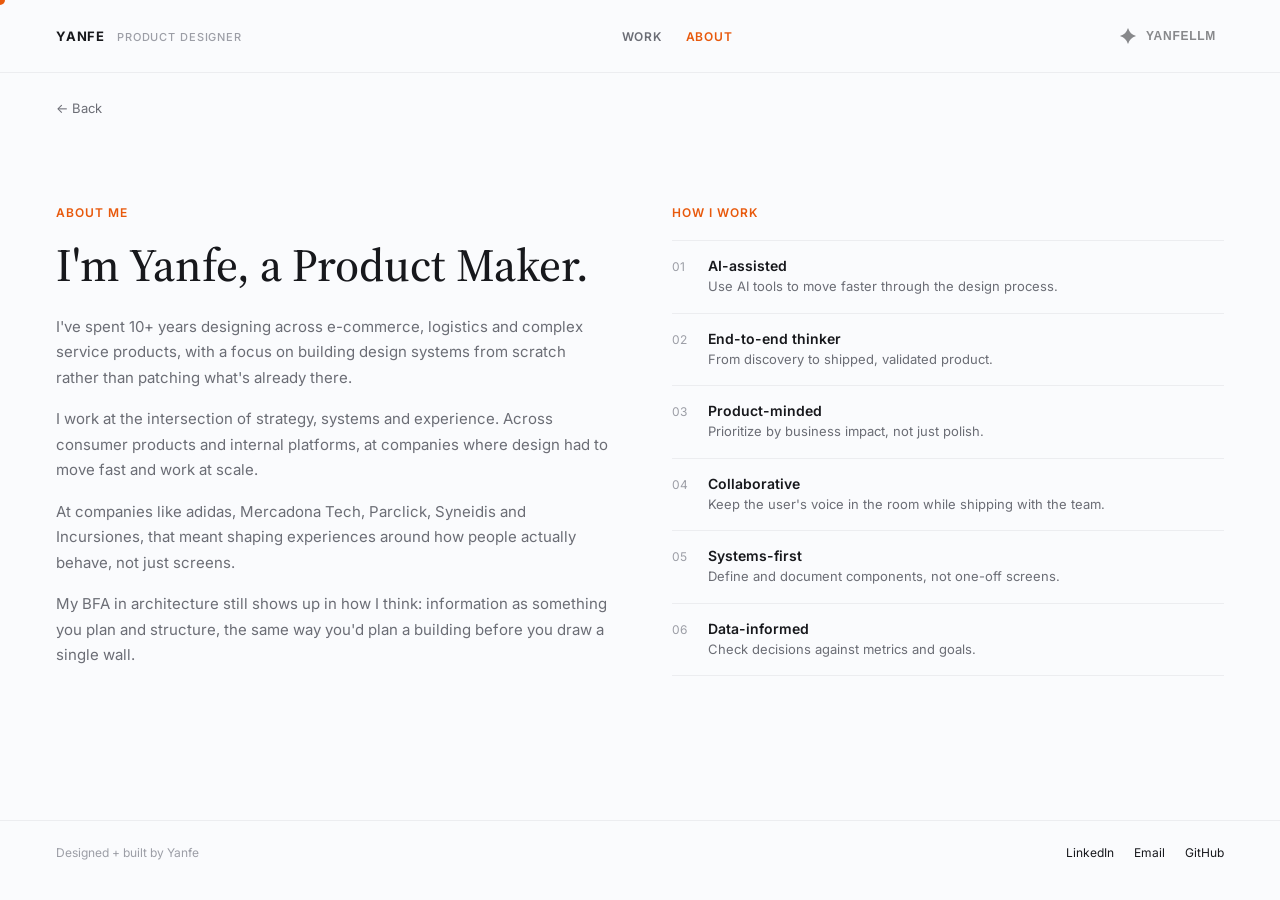
==== commit 9f4b527a: "Hide Experiments from the public navigation so the page can stay in progress without appearing on th" ====
--- a/about.html
+++ b/about.html
@@ -49,7 +49,6 @@
     </div>
     <div class="nav-links">
       <a href="index.html#work">WORK</a>
-      <a href="experiments.html">EXPERIMENTS</a>
       <a href="about.html" class="active">ABOUT</a>
     </div>
     <button class="chat-toggle" aria-label="Ask YanfeLLM" data-chat-toggle><svg class="chat-toggle-icon" width="16" height="16" viewBox="0 0 30 30" fill="none" xmlns="http://www.w3.org/2000/svg"><path d="M14.5231 29.2759C12.6685 22.5706 7.42938 17.3315 0.724097 15.4769C0.240255 15.3431 0.240255 14.657 0.724097 14.5231C7.42938 12.6685 12.6685 7.42939 14.5231 0.724099C14.6569 0.240257 15.343 0.240257 15.4769 0.724099C17.3315 7.42939 22.5706 12.6685 29.2759 14.5231C29.7597 14.657 29.7597 15.343 29.2759 15.4769C22.5706 17.3315 17.3315 22.5706 15.4769 29.2759C15.343 29.7597 14.657 29.7597 14.5231 29.2759Z" fill="currentColor"/></svg><span class="chat-toggle-label">YANFELLM</span></button>
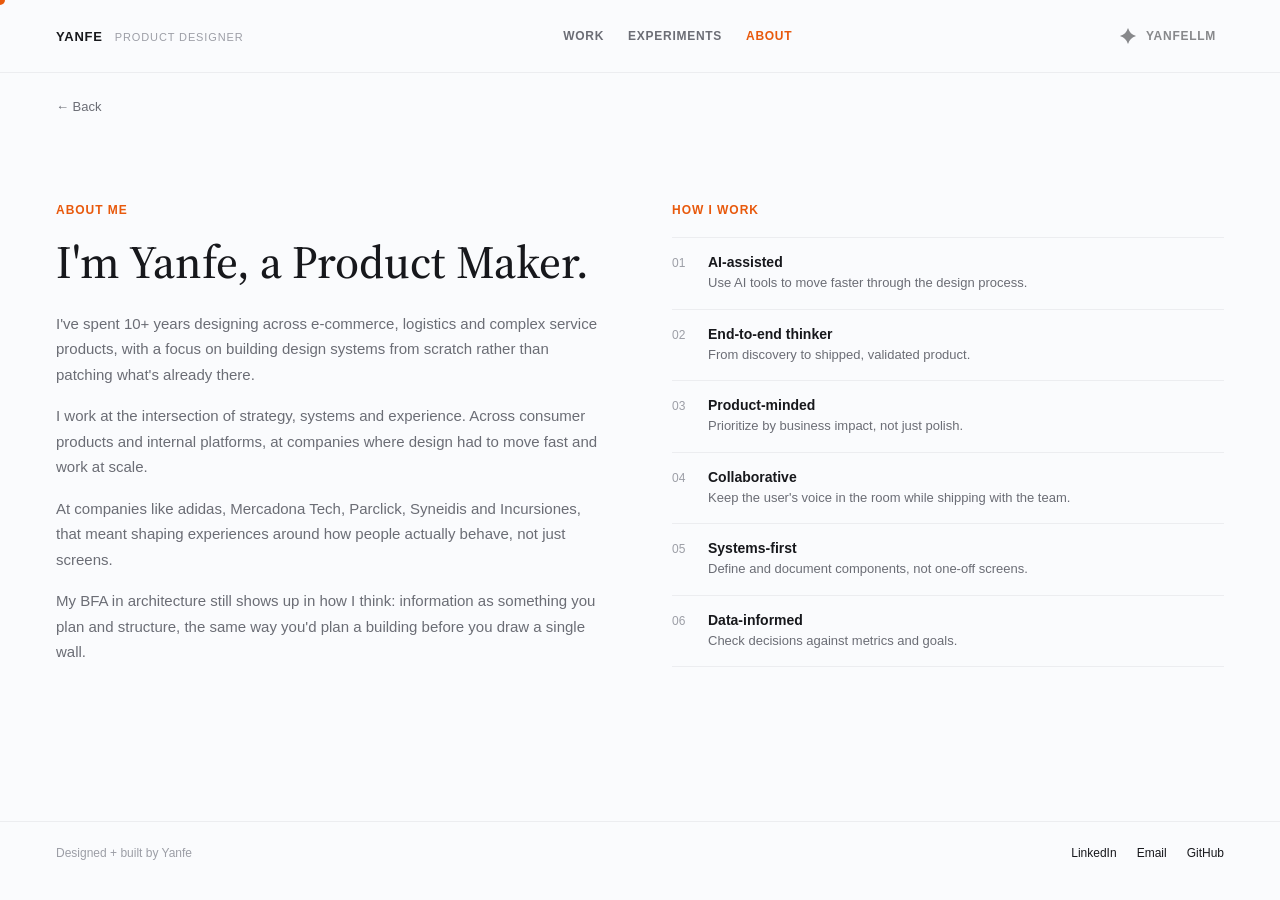
==== commit 69a74528: "Publish Experiments, Token sorting game, and full site assets. Bring production main in sync with th" ====
--- a/about.html
+++ b/about.html
@@ -9,7 +9,7 @@
 <link rel="icon" href="favicon.svg" type="image/svg+xml">
 <link rel="preconnect" href="https://fonts.googleapis.com">
 <link rel="preconnect" href="https://fonts.gstatic.com" crossorigin>
-<link href="https://fonts.googleapis.com/css2?family=Source+Serif+4:ital,opsz,wght@0,8..60,500;1,8..60,500&family=Inter:wght@400;500;600;700&display=swap" rel="stylesheet">
+<link href="https://fonts.googleapis.com/css2?family=Source+Serif+4:ital,opsz,wght@0,8..60,500;1,8..60,500&display=swap" rel="stylesheet">
 <link rel="stylesheet" href="styles.css?v=7">
 </head>
 <body>
@@ -49,6 +49,7 @@
     </div>
     <div class="nav-links">
       <a href="index.html#work">WORK</a>
+      <a href="experiments.html">EXPERIMENTS</a>
       <a href="about.html" class="active">ABOUT</a>
     </div>
     <button class="chat-toggle" aria-label="Ask YanfeLLM" data-chat-toggle><svg class="chat-toggle-icon" width="16" height="16" viewBox="0 0 30 30" fill="none" xmlns="http://www.w3.org/2000/svg"><path d="M14.5231 29.2759C12.6685 22.5706 7.42938 17.3315 0.724097 15.4769C0.240255 15.3431 0.240255 14.657 0.724097 14.5231C7.42938 12.6685 12.6685 7.42939 14.5231 0.724099C14.6569 0.240257 15.343 0.240257 15.4769 0.724099C17.3315 7.42939 22.5706 12.6685 29.2759 14.5231C29.7597 14.657 29.7597 15.343 29.2759 15.4769C22.5706 17.3315 17.3315 22.5706 15.4769 29.2759C15.343 29.7597 14.657 29.7597 14.5231 29.2759Z" fill="currentColor"/></svg><span class="chat-toggle-label">YANFELLM</span></button>
--- a/styles.css
+++ b/styles.css
@@ -22,7 +22,7 @@
 html { height: 100%; }
 body {
   margin: 0;
-  font-family: 'Inter', sans-serif;
+  font-family: 'Helvetica Now Display', 'Helvetica Neue', Helvetica, Arial, sans-serif;
   background: var(--bg) !important;
   color: var(--fg);
   cursor: none;
@@ -103,30 +103,7 @@
 .tile3 { background: var(--tile3); }
 .tile-repeat { background: var(--tile-repeat); }
 .tile4 { background: #dadacc; }
-.tile-ds { position: relative; overflow: hidden; }
-.tile-ds .cover-marks {
-  position: absolute;
-  left: 50%;
-  top: 42%;
-  transform: translate(-50%, -50%);
-  pointer-events: none;
-}
-.tile-ds .cover-marks img { height: 44px; }
-.tile-ds > div { position: relative; z-index: 1; }
 .tile5 { background: #d7f1e6; }
-.tile-adirun { position: relative; overflow: hidden; }
-.tile-adirun .tile-cover-icon {
-  position: absolute;
-  left: 50%;
-  top: 42%;
-  transform: translate(-50%, -50%);
-  width: 28%;
-  min-width: 96px;
-  max-width: 180px;
-  height: auto;
-  pointer-events: none;
-}
-.tile-adirun > div { position: relative; z-index: 1; }
 .tile6 { background: linear-gradient(135deg, var(--tile6a), var(--tile6b)); }
 
 .experiments-header { padding: 96px 56px 56px 56px; max-width: 640px; }
@@ -234,14 +211,6 @@
 .hero-image.hero-adirun {
   background: #d7f1e6;
   color: transparent;
-  overflow: hidden;
-}
-.hero-image.hero-adirun img {
-  width: 24%;
-  min-width: 112px;
-  max-width: 220px;
-  height: auto;
-  display: block;
 }
 .hero-image.hero-orders {
   background: #E7E4F5;
@@ -254,17 +223,6 @@
 .hero-image.hero-ds {
   background: #dadacc;
   color: transparent;
-  overflow: hidden;
-}
-.cover-marks {
-  display: flex;
-  align-items: center;
-  gap: 16px;
-}
-.cover-marks img {
-  display: block;
-  width: auto;
-  height: 56px;
 }
 .meta-row {
   display: grid;
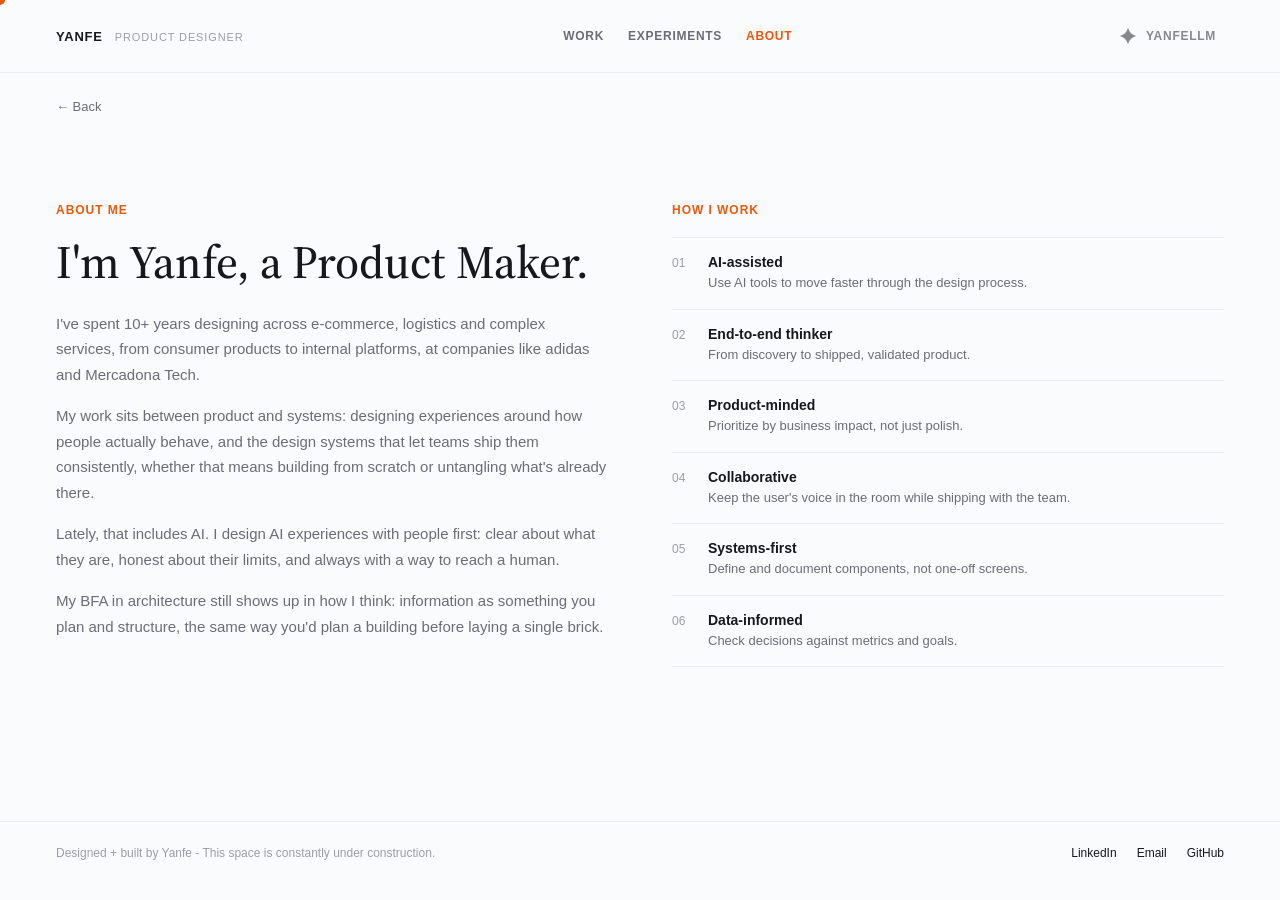
==== commit 57f1e6ff: "Update home, about copy, company links, and footer note." ====
--- a/about.html
+++ b/about.html
@@ -63,10 +63,10 @@
     <div class="about-bio">
       <div class="p-eyebrow">ABOUT ME</div>
       <h2 class="about-heading">I'm Yanfe, a Product Maker.</h2>
-      <p>I've spent 10+ years designing across e-commerce, logistics and complex service products, with a focus on building design systems from scratch rather than patching what's already there.</p>
-      <p>I work at the intersection of strategy, systems and experience. Across consumer products and internal platforms, at companies where design had to move fast and work at scale.</p>
-      <p>At companies like adidas, Mercadona Tech, Parclick, Syneidis and Incursiones, that meant shaping experiences around how people actually behave, not just screens.</p>
-      <p>My BFA in architecture still shows up in how I think: information as something you plan and structure, the same way you'd plan a building before you draw a single wall.</p>
+      <p>I've spent 10+ years designing across e-commerce, logistics and complex services, from consumer products to internal platforms, at companies like adidas and Mercadona Tech.</p>
+      <p>My work sits between product and systems: designing experiences around how people actually behave, and the design systems that let teams ship them consistently, whether that means building from scratch or untangling what's already there.</p>
+      <p>Lately, that includes AI. I design AI experiences with people first: clear about what they are, honest about their limits, and always with a way to reach a human.</p>
+      <p>My BFA in architecture still shows up in how I think: information as something you plan and structure, the same way you'd plan a building before laying a single brick.</p>
     </div>
     <div class="about-work">
       <div class="p-eyebrow">HOW I WORK</div>
@@ -80,7 +80,7 @@
   </div>
 
   <div class="footer">
-    <div class="footer-note">Designed + built by Yanfe</div>
+    <div class="footer-note">Designed + built by Yanfe - This space is constantly under construction.</div>
     <div class="footer-links"><a href="https://www.linkedin.com/in/yanfepedroza" target="_blank" rel="noopener noreferrer">LinkedIn</a><a href="mailto:yanfepedroza@gmail.com">Email</a><a href="https://github.com/Yanfep" target="_blank" rel="noopener noreferrer">GitHub</a></div>
   </div>
 </div>
--- a/styles.css
+++ b/styles.css
@@ -30,7 +30,7 @@
   height: 100dvh;
   overflow: hidden;
 }
-a, .tile, .experiment-card { cursor: none; }
+a, .tile, .project-card, .experiment-card { cursor: none; }
 a { color: var(--fg); text-decoration: none; }
 a:hover { color: var(--accent); }
 .page {
@@ -60,7 +60,7 @@
 .cursor-dot.hover { width: 18px; height: 18px; }
 @media (hover: none) {
   .cursor-dot { display: none; }
-  body, a, .tile, .experiment-card { cursor: auto; }
+  body, a, .tile, .project-card, .experiment-card { cursor: auto; }
 }
 
 .resize-hint {
@@ -92,19 +92,60 @@
 .experience .company { font-weight: 600; }
 .experience .role { color: var(--muted); }
 
-.projects { padding: 0 56px; display: grid; grid-template-columns: 1fr 1fr; gap: 24px; }
-.tile { display: flex; align-items: flex-end; padding: 32px; height: auto; aspect-ratio: 16 / 10; min-height: 320px; cursor: pointer; }
-.tile-title { font-size: 22px; font-weight: 700; }
-.tile-meta { font-size: 13px; margin-top: 4px; }
-.tile-dark .tile-title { color: #fff; } .tile-dark .tile-meta { color: rgba(255,255,255,0.8); }
-.tile-light .tile-title { color: var(--fg); } .tile-light .tile-meta { color: var(--muted); }
+.projects { padding: 0 56px; display: grid; grid-template-columns: 1fr 1fr; gap: 40px 24px; }
+.project-card { display: flex; flex-direction: column; gap: 14px; color: inherit; text-decoration: none; }
+.tile {
+  display: block;
+  padding: 0;
+  height: auto;
+  aspect-ratio: 16 / 10;
+  min-height: 280px;
+  overflow: hidden;
+  position: relative;
+}
+.tile-caption { padding: 0 2px; }
+.tile-title { font-size: 15px; font-weight: 600; line-height: 1.35; color: var(--fg); }
+.tile-meta { font-size: 12px; margin-top: 4px; color: var(--muted); }
 .tile1 { background: linear-gradient(135deg, var(--tile1a), var(--tile1b)); }
 .tile2 { background: var(--tile2); }
 .tile3 { background: var(--tile3); }
-.tile-repeat { background: var(--tile-repeat); }
-.tile4 { background: #dadacc; }
-.tile5 { background: #d7f1e6; }
+.tile-repeat { background: #F6F6F6; }
+.tile4 { background: #F0F2F5; }
+.tile5 { background: #F0F2F5; }
 .tile6 { background: linear-gradient(135deg, var(--tile6a), var(--tile6b)); }
+.tile-adirun,
+.tile-ds,
+.tile-repeat,
+.tile-oh {
+  isolation: isolate;
+  overflow: hidden;
+  position: relative;
+}
+.tile-adirun,
+.tile-ds { background: #F0F2F5; }
+.tile-oh { background: var(--tile3); }
+.tile-adirun .tile-cover,
+.tile-ds .tile-cover,
+.tile-oh .tile-cover {
+  position: absolute;
+  inset: 0;
+  width: 100%;
+  height: 100%;
+  object-fit: cover;
+  object-position: center center;
+  display: block;
+  pointer-events: none;
+}
+.tile-repeat .tile-cover {
+  position: absolute;
+  inset: 0;
+  width: 100%;
+  height: 100%;
+  object-fit: contain;
+  object-position: center center;
+  display: block;
+  pointer-events: none;
+}
 
 .experiments-header { padding: 96px 56px 56px 56px; max-width: 640px; }
 .experiments-header h1 { font-size: 38px; line-height: 1.3; }
@@ -199,30 +240,33 @@
 }
 .hero-image {
   width: 100%;
-  height: auto;
-  aspect-ratio: 16 / 9;
-  background: linear-gradient(135deg, var(--tile1a), var(--tile1b));
-  display: flex;
-  align-items: center;
-  justify-content: center;
-  color: rgba(255,255,255,0.85);
-  font-size: 15px;
-}
-.hero-image.hero-adirun {
-  background: #d7f1e6;
-  color: transparent;
-}
-.hero-image.hero-orders {
-  background: #E7E4F5;
-  color: transparent;
-}
+  aspect-ratio: 16 / 10;
+  min-height: 280px;
+  background: #F0F2F5;
+  overflow: hidden;
+  position: relative;
+}
+.hero-image img {
+  position: absolute;
+  inset: 0;
+  width: 100%;
+  height: 100%;
+  object-fit: cover;
+  object-position: center center;
+  display: block;
+}
+.hero-image.hero-adirun,
+.hero-image.hero-ds {
+  background: #F0F2F5;
+}
+.hero-image.hero-orders,
 .hero-image.hero-repeat {
-  background: #F3E1D4;
-  color: transparent;
-}
-.hero-image.hero-ds {
-  background: #dadacc;
-  color: transparent;
+  background: #F6F6F6;
+}
+/* Same as home tiles: contain so white-padded covers stay visible */
+.hero-image.hero-orders img,
+.hero-image.hero-repeat img {
+  object-fit: contain;
 }
 .meta-row {
   display: grid;
@@ -462,10 +506,10 @@
   .hero-row { padding-top: 88px; padding-bottom: 64px; }
   h1.hero { font-size: 38px; }
   .about-heading { font-size: 38px; }
-  .projects { grid-template-columns: 1fr 1fr; gap: 16px; }
+  .projects { grid-template-columns: 1fr 1fr; gap: 28px 16px; }
   .experiments-grid { grid-template-columns: 1fr 1fr; }
-  .tile { min-height: 240px; padding: 24px; }
-  .tile-title { font-size: 20px; }
+  .tile { min-height: 220px; }
+  .tile-title { font-size: 14px; }
 
   .project-body { grid-template-columns: 1fr; row-gap: 0; padding-top: 24px; }
   .sidebar { display: none; }
@@ -484,9 +528,9 @@
   .about-heading { font-size: 30px; line-height: 1.3; }
   .experience { grid-template-columns: 56px 1fr; row-gap: 4px; }
   .experience .role { grid-column: 2; font-size: 12px; margin-top: -4px; margin-bottom: 8px; }
-  .projects { grid-template-columns: 1fr; gap: 14px; }
-  .tile { min-height: 220px; padding: 20px; }
-  .tile-title { font-size: 20px; }
+  .projects { grid-template-columns: 1fr; gap: 28px; }
+  .tile { min-height: 200px; }
+  .tile-title { font-size: 14px; }
   .about { padding-top: 56px; padding-bottom: 40px; }
   .about-grid { padding: 56px 20px 64px 20px; grid-template-columns: 1fr; gap: 40px; }
   .about-heading { font-size: 24px; }
